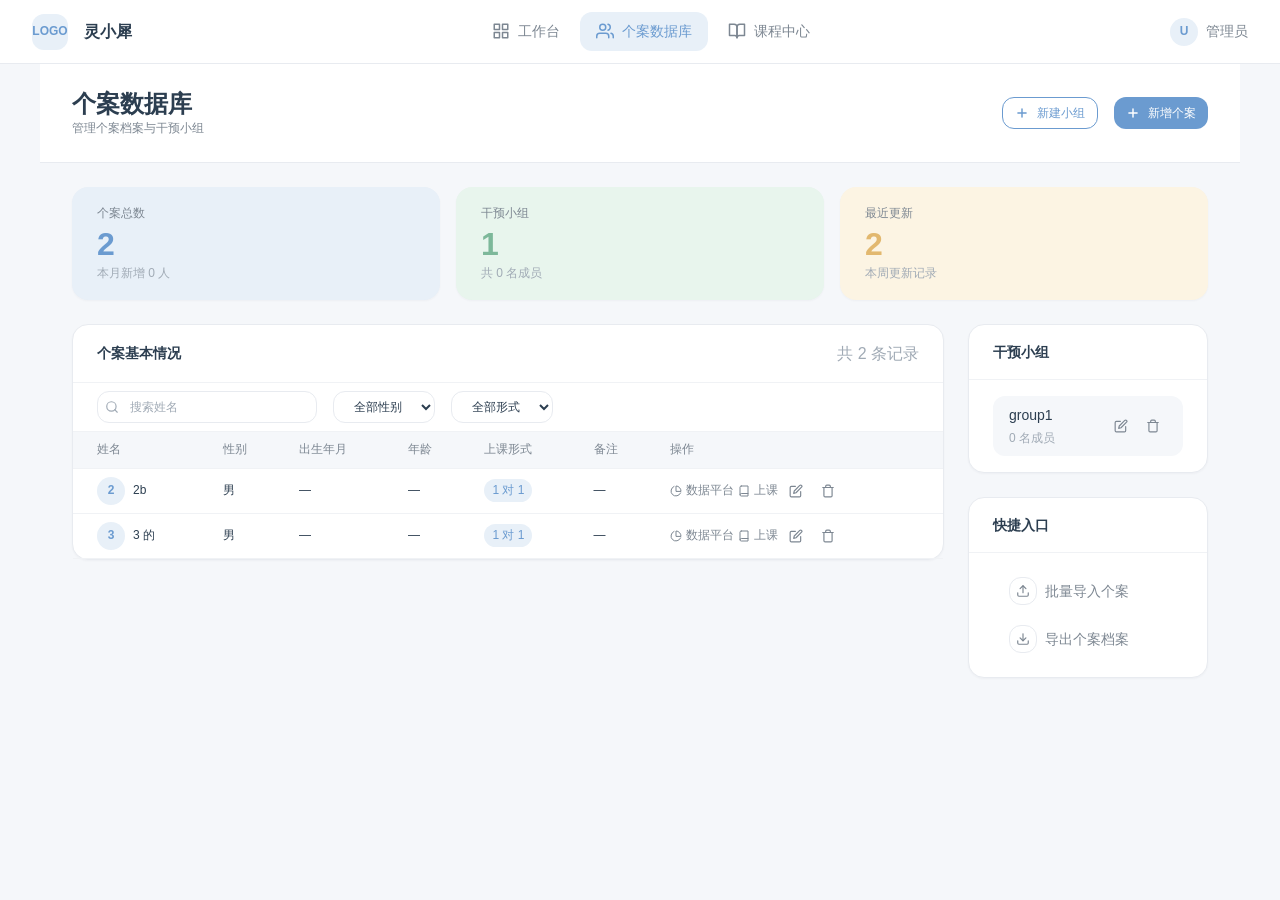
==== pages/case-database.html @ b1d89b60 "Initial commit: add login, case database and case detail pages" ====
<!DOCTYPE html>
<html lang="zh-CN">
<head>
  <meta charset="UTF-8">
  <meta name="viewport" content="width=device-width, initial-scale=1.0">
  <title>个案数据库 - 灵小犀</title>
  <meta name="description" content="管理个案档案与干预小组">
  <link rel="stylesheet" href="../css/components.css">
  <style>
    /* 页面专属紧凑样式 */

    /* 干预小组列表 */
    .group-list {
      display: flex;
      flex-direction: column;
      gap: var(--space-sm);
    }

    .group-item {
      display: flex;
      align-items: center;
      justify-content: space-between;
      gap: var(--space-base);
      padding: var(--space-sm) var(--space-base);
      background-color: var(--color-background);
      border-radius: var(--radius-md);
      transition: background-color var(--transition-fast);
    }

    .group-item:hover {
      background-color: var(--color-primary-light);
    }

    .group-item__info {
      display: flex;
      flex-direction: column;
      gap: 2px;
    }

    .group-item__name {
      font-size: var(--font-size-sm);
      font-weight: var(--font-weight-medium);
      color: var(--color-text-primary);
    }

    .group-item__meta {
      font-size: var(--font-size-xs);
      color: var(--color-text-tertiary);
    }

    /* 快捷入口 */
    .quick-list {
      display: flex;
      flex-direction: column;
      gap: var(--space-xs);
    }

    .quick-item {
      display: flex;
      align-items: center;
      gap: var(--space-sm);
      padding: var(--space-sm) var(--space-base);
      font-size: var(--font-size-sm);
      color: var(--color-text-secondary);
      border-radius: var(--radius-md);
      transition: background-color var(--transition-fast), color var(--transition-fast);
    }

    .quick-item:hover {
      color: var(--color-primary);
      background-color: var(--color-primary-light);
    }

    .quick-item__icon {
      width: 28px;
      height: 28px;
      display: flex;
      align-items: center;
      justify-content: center;
      background-color: var(--color-surface);
      border: 1px solid var(--color-border);
      border-radius: var(--radius-md);
      flex-shrink: 0;
    }

    /* 表格 */
    .case-table-wrapper {
      overflow: auto;
    }

    .case-table {
      min-width: 680px;
    }

    .case-table th:first-child,
    .case-table td:first-child {
      padding-left: var(--space-lg);
    }

    .case-table th:last-child,
    .case-table td:last-child {
      padding-right: var(--space-lg);
    }

    .case-table tbody tr {
      transition: background-color var(--transition-fast);
    }

    .case-table tbody tr:hover {
      background-color: var(--color-primary-light);
    }

    .case-name {
      display: flex;
      align-items: center;
      gap: var(--space-sm);
    }

    .case-name__text {
      font-weight: var(--font-weight-medium);
      color: var(--color-text-primary);
    }

    /* 右侧辅助栏 */
    .right-panel {
      display: flex;
      flex-direction: column;
      gap: var(--space-lg);
      min-height: 0;
    }

    .right-panel .card {
      flex: 1;
      min-height: 0;
    }

    /* 表格操作按钮更紧凑 */
    .table__actions .btn--icon {
      width: 28px;
      height: 28px;
    }
  </style>
</head>
<body>
  <div class="app-layout">
    <!-- 顶部导航栏 -->
    <nav class="topnav" role="navigation" aria-label="主导航">
      <div class="topnav__brand">
        <div class="topnav__logo">LOGO</div>
        <span class="topnav__name">灵小犀</span>
      </div>
      <div class="topnav__nav">
        <a class="topnav__link" href="#">
          <svg class="topnav__icon" viewBox="0 0 24 24" fill="none" stroke="currentColor" stroke-width="2" stroke-linecap="round" stroke-linejoin="round" aria-hidden="true">
            <rect x="3" y="3" width="7" height="7"/>
            <rect x="14" y="3" width="7" height="7"/>
            <rect x="14" y="14" width="7" height="7"/>
            <rect x="3" y="14" width="7" height="7"/>
          </svg>
          工作台
        </a>
        <a class="topnav__link is-active" href="case-database.html" aria-current="page">
          <svg class="topnav__icon" viewBox="0 0 24 24" fill="none" stroke="currentColor" stroke-width="2" stroke-linecap="round" stroke-linejoin="round" aria-hidden="true">
            <path d="M17 21v-2a4 4 0 0 0-4-4H5a4 4 0 0 0-4 4v2"/>
            <circle cx="9" cy="7" r="4"/>
            <path d="M23 21v-2a4 4 0 0 0-3-3.87"/>
            <path d="M16 3.13a4 4 0 0 1 0 7.75"/>
          </svg>
          个案数据库
        </a>
        <a class="topnav__link" href="#">
          <svg class="topnav__icon" viewBox="0 0 24 24" fill="none" stroke="currentColor" stroke-width="2" stroke-linecap="round" stroke-linejoin="round" aria-hidden="true">
            <path d="M2 3h6a4 4 0 0 1 4 4v14a3 3 0 0 0-3-3H2z"/>
            <path d="M22 3h-6a4 4 0 0 0-4 4v14a3 3 0 0 1 3-3h7z"/>
          </svg>
          课程中心
        </a>
      </div>
      <div class="topnav__user">
        <div class="avatar">U</div>
        <span>管理员</span>
      </div>
    </nav>

    <!-- 主内容区 -->
    <main class="main">
      <header class="main__header">
        <div>
          <h1 class="main__title">个案数据库</h1>
          <p class="main__subtitle">管理个案档案与干预小组</p>
        </div>
        <div class="main__actions">
          <button class="btn btn--primary-outline btn--sm" type="button">
            <svg width="14" height="14" viewBox="0 0 24 24" fill="none" stroke="currentColor" stroke-width="2.5" stroke-linecap="round" stroke-linejoin="round" aria-hidden="true">
              <line x1="12" y1="5" x2="12" y2="19"/>
              <line x1="5" y1="12" x2="19" y2="12"/>
            </svg>
            新建小组
          </button>
          <button class="btn btn--primary btn--sm" type="button">
            <svg width="14" height="14" viewBox="0 0 24 24" fill="none" stroke="currentColor" stroke-width="2.5" stroke-linecap="round" stroke-linejoin="round" aria-hidden="true">
              <line x1="12" y1="5" x2="12" y2="19"/>
              <line x1="5" y1="12" x2="19" y2="12"/>
            </svg>
            新增个案
          </button>
        </div>
      </header>

      <div class="main__body">
        <!-- 统计概览 -->
        <section class="stat-grid" aria-label="数据概览">
          <article class="stat-card stat-card--primary">
            <span class="stat-card__label">个案总数</span>
            <strong class="stat-card__value">2</strong>
            <span class="stat-card__trend">本月新增 0 人</span>
          </article>
          <article class="stat-card stat-card--secondary">
            <span class="stat-card__label">干预小组</span>
            <strong class="stat-card__value">1</strong>
            <span class="stat-card__trend">共 0 名成员</span>
          </article>
          <article class="stat-card stat-card--accent">
            <span class="stat-card__label">最近更新</span>
            <strong class="stat-card__value">2</strong>
            <span class="stat-card__trend">本周更新记录</span>
          </article>
        </section>

        <!-- 主体内容：左侧表格 + 右侧辅助信息 -->
        <div class="content-grid">
          <!-- 左侧：个案列表 -->
          <section class="card table-card" aria-labelledby="case-title">
            <div class="card__header">
              <h2 class="card__title" id="case-title">个案基本情况</h2>
              <span class="text-muted">共 2 条记录</span>
            </div>
            <div class="toolbar">
              <div class="toolbar__filters">
                <div class="toolbar__search">
                  <svg width="14" height="14" viewBox="0 0 24 24" fill="none" stroke="currentColor" stroke-width="2" stroke-linecap="round" stroke-linejoin="round" aria-hidden="true">
                    <circle cx="11" cy="11" r="8"/>
                    <line x1="21" y1="21" x2="16.65" y2="16.65"/>
                  </svg>
                  <input class="input" type="search" placeholder="搜索姓名">
                </div>
                <select class="toolbar__select" aria-label="性别筛选">
                  <option value="">全部性别</option>
                  <option value="male">男</option>
                  <option value="female">女</option>
                </select>
                <select class="toolbar__select" aria-label="上课形式筛选">
                  <option value="">全部形式</option>
                  <option value="one-on-one">1 对 1</option>
                  <option value="group">小组课</option>
                </select>
              </div>
            </div>
            <div class="card__body case-table-wrapper">
            <table class="table case-table">
              <thead>
                <tr>
                  <th>姓名</th>
                  <th>性别</th>
                  <th>出生年月</th>
                  <th>年龄</th>
                  <th>上课形式</th>
                  <th>备注</th>
                  <th>操作</th>
                </tr>
              </thead>
              <tbody>
                <tr>
                  <td>
                    <div class="case-name">
                      <div class="avatar" aria-hidden="true">2</div>
                      <span class="case-name__text">2b</span>
                    </div>
                  </td>
                  <td>男</td>
                  <td class="text-muted">—</td>
                  <td class="text-muted">—</td>
                  <td><span class="tag tag--primary">1 对 1</span></td>
                  <td class="text-muted">—</td>
                  <td>
                    <div class="table__actions">
                      <a class="table__action" href="case-detail.html">
                        <svg width="12" height="12" viewBox="0 0 24 24" fill="none" stroke="currentColor" stroke-width="2" stroke-linecap="round" stroke-linejoin="round" aria-hidden="true">
                          <path d="M21.21 15.89A10 10 0 1 1 8 2.83"/>
                          <path d="M22 12A10 10 0 0 0 12 2v10z"/>
                        </svg>
                        数据平台
                      </a>
                      <a class="table__action" href="#">
                        <svg width="12" height="12" viewBox="0 0 24 24" fill="none" stroke="currentColor" stroke-width="2" stroke-linecap="round" stroke-linejoin="round" aria-hidden="true">
                          <path d="M4 19.5A2.5 2.5 0 0 1 6.5 17H20"/>
                          <path d="M6.5 2H20v20H6.5A2.5 2.5 0 0 1 4 19.5v-15A2.5 2.5 0 0 1 6.5 2z"/>
                        </svg>
                        上课
                      </a>
                      <button class="btn btn--icon" type="button" aria-label="编辑">
                        <svg width="14" height="14" viewBox="0 0 24 24" fill="none" stroke="currentColor" stroke-width="2" stroke-linecap="round" stroke-linejoin="round" aria-hidden="true">
                          <path d="M11 4H4a2 2 0 0 0-2 2v14a2 2 0 0 0 2 2h14a2 2 0 0 0 2-2v-7"/>
                          <path d="M18.5 2.5a2.121 2.121 0 0 1 3 3L12 15l-4 1 1-4 9.5-9.5z"/>
                        </svg>
                      </button>
                      <button class="btn btn--icon is-danger" type="button" aria-label="删除">
                        <svg width="14" height="14" viewBox="0 0 24 24" fill="none" stroke="currentColor" stroke-width="2" stroke-linecap="round" stroke-linejoin="round" aria-hidden="true">
                          <polyline points="3 6 5 6 21 6"/>
                          <path d="M19 6v14a2 2 0 0 1-2 2H7a2 2 0 0 1-2-2V6m3 0V4a2 2 0 0 1 2-2h4a2 2 0 0 1 2 2v2"/>
                        </svg>
                      </button>
                    </div>
                  </td>
                </tr>
                <tr>
                  <td>
                    <div class="case-name">
                      <div class="avatar" aria-hidden="true">3</div>
                      <span class="case-name__text">3 的</span>
                    </div>
                  </td>
                  <td>男</td>
                  <td class="text-muted">—</td>
                  <td class="text-muted">—</td>
                  <td><span class="tag tag--primary">1 对 1</span></td>
                  <td class="text-muted">—</td>
                  <td>
                    <div class="table__actions">
                      <a class="table__action" href="case-detail.html">
                        <svg width="12" height="12" viewBox="0 0 24 24" fill="none" stroke="currentColor" stroke-width="2" stroke-linecap="round" stroke-linejoin="round" aria-hidden="true">
                          <path d="M21.21 15.89A10 10 0 1 1 8 2.83"/>
                          <path d="M22 12A10 10 0 0 0 12 2v10z"/>
                        </svg>
                        数据平台
                      </a>
                      <a class="table__action" href="#">
                        <svg width="12" height="12" viewBox="0 0 24 24" fill="none" stroke="currentColor" stroke-width="2" stroke-linecap="round" stroke-linejoin="round" aria-hidden="true">
                          <path d="M4 19.5A2.5 2.5 0 0 1 6.5 17H20"/>
                          <path d="M6.5 2H20v20H6.5A2.5 2.5 0 0 1 4 19.5v-15A2.5 2.5 0 0 1 6.5 2z"/>
                        </svg>
                        上课
                      </a>
                      <button class="btn btn--icon" type="button" aria-label="编辑">
                        <svg width="14" height="14" viewBox="0 0 24 24" fill="none" stroke="currentColor" stroke-width="2" stroke-linecap="round" stroke-linejoin="round" aria-hidden="true">
                          <path d="M11 4H4a2 2 0 0 0-2 2v14a2 2 0 0 0 2 2h14a2 2 0 0 0 2-2v-7"/>
                          <path d="M18.5 2.5a2.121 2.121 0 0 1 3 3L12 15l-4 1 1-4 9.5-9.5z"/>
                        </svg>
                      </button>
                      <button class="btn btn--icon is-danger" type="button" aria-label="删除">
                        <svg width="14" height="14" viewBox="0 0 24 24" fill="none" stroke="currentColor" stroke-width="2" stroke-linecap="round" stroke-linejoin="round" aria-hidden="true">
                          <polyline points="3 6 5 6 21 6"/>
                          <path d="M19 6v14a2 2 0 0 1-2 2H7a2 2 0 0 1-2-2V6m3 0V4a2 2 0 0 1 2-2h4a2 2 0 0 1 2 2v2"/>
                        </svg>
                      </button>
                    </div>
                  </td>
                </tr>
              </tbody>
            </table>
          </div>
        </section>

        <!-- 右侧：辅助信息 -->
        <aside class="right-panel">
          <section class="card" aria-labelledby="group-title">
            <div class="card__header">
              <h2 class="card__title" id="group-title">干预小组</h2>
            </div>
            <div class="card__body">
              <div class="group-list">
                <article class="group-item">
                  <div class="group-item__info">
                    <span class="group-item__name">group1</span>
                    <span class="group-item__meta">0 名成员</span>
                  </div>
                  <div class="table__actions">
                    <button class="btn btn--icon" type="button" aria-label="编辑小组">
                      <svg width="14" height="14" viewBox="0 0 24 24" fill="none" stroke="currentColor" stroke-width="2" stroke-linecap="round" stroke-linejoin="round" aria-hidden="true">
                        <path d="M11 4H4a2 2 0 0 0-2 2v14a2 2 0 0 0 2 2h14a2 2 0 0 0 2-2v-7"/>
                        <path d="M18.5 2.5a2.121 2.121 0 0 1 3 3L12 15l-4 1 1-4 9.5-9.5z"/>
                      </svg>
                    </button>
                    <button class="btn btn--icon is-danger" type="button" aria-label="删除小组">
                      <svg width="14" height="14" viewBox="0 0 24 24" fill="none" stroke="currentColor" stroke-width="2" stroke-linecap="round" stroke-linejoin="round" aria-hidden="true">
                        <polyline points="3 6 5 6 21 6"/>
                        <path d="M19 6v14a2 2 0 0 1-2 2H7a2 2 0 0 1-2-2V6m3 0V4a2 2 0 0 1 2-2h4a2 2 0 0 1 2 2v2"/>
                      </svg>
                    </button>
                  </div>
                </article>
              </div>
            </div>
          </section>

          <section class="card" aria-labelledby="quick-title">
            <div class="card__header">
              <h2 class="card__title" id="quick-title">快捷入口</h2>
            </div>
            <div class="card__body">
              <nav class="quick-list" aria-label="快捷操作">
                <a class="quick-item" href="#">
                  <span class="quick-item__icon">
                    <svg width="14" height="14" viewBox="0 0 24 24" fill="none" stroke="currentColor" stroke-width="2" stroke-linecap="round" stroke-linejoin="round" aria-hidden="true">
                      <path d="M21 15v4a2 2 0 0 1-2 2H5a2 2 0 0 1-2-2v-4"/>
                      <polyline points="17 8 12 3 7 8"/>
                      <line x1="12" y1="3" x2="12" y2="15"/>
                    </svg>
                  </span>
                  批量导入个案
                </a>
                <a class="quick-item" href="#">
                  <span class="quick-item__icon">
                    <svg width="14" height="14" viewBox="0 0 24 24" fill="none" stroke="currentColor" stroke-width="2" stroke-linecap="round" stroke-linejoin="round" aria-hidden="true">
                      <path d="M21 15v4a2 2 0 0 1-2 2H5a2 2 0 0 1-2-2v-4"/>
                      <polyline points="7 10 12 15 17 10"/>
                      <line x1="12" y1="15" x2="12" y2="3"/>
                    </svg>
                  </span>
                  导出个案档案
                </a>
              </nav>
            </div>
          </section>
        </aside>
      </div>
    </main>
  </div>
</body>
</html>
---- css/components.css ----
/**
 * 通用组件样式
 * 全站共享的按钮、卡片、表格、表单、导航等组件。
 * 颜色、间距、圆角等视觉属性均引用 tokens.css 中的 CSS 变量。
 */

@import url("tokens.css");

/* ======================
   基础重置与布局
   ====================== */
*,
*::before,
*::after {
  box-sizing: border-box;
  margin: 0;
  padding: 0;
}

html {
  font-size: 16px;
}

body {
  min-height: 100vh;
  font-family: var(--font-family-base);
  font-size: var(--font-size-base);
  line-height: var(--line-height-normal);
  color: var(--color-text-primary);
  background-color: var(--color-background);
}

a {
  color: var(--color-text-secondary);
  text-decoration: none;
  transition: color var(--transition-fast);
}

a:hover,
a:focus {
  color: var(--color-primary);
}

/* ======================
   按钮 / Button
   ====================== */
.btn {
  display: inline-flex;
  align-items: center;
  justify-content: center;
  gap: var(--space-sm);
  height: 40px;
  padding: 0 var(--space-base);
  font-family: inherit;
  font-size: var(--font-size-sm);
  font-weight: var(--font-weight-medium);
  line-height: 1;
  border: none;
  border-radius: var(--radius-md);
  cursor: pointer;
  transition: background-color var(--transition-fast),
    color var(--transition-fast), transform var(--transition-fast);
}

.btn:active {
  transform: scale(0.98);
}

.btn--primary {
  color: var(--color-text-on-primary);
  background-color: var(--color-primary);
}

.btn--primary:hover {
  background-color: var(--color-primary-hover);
}

.btn--secondary {
  color: var(--color-text-primary);
  background-color: var(--color-surface);
  border: 1px solid var(--color-border);
}

.btn--secondary:hover {
  background-color: var(--color-background);
}

.btn--ghost {
  color: var(--color-text-secondary);
  background-color: transparent;
}

.btn--ghost:hover {
  color: var(--color-primary);
  background-color: var(--color-primary-light);
}

.btn--sm {
  height: 32px;
  padding: 0 var(--space-md);
  font-size: var(--font-size-xs);
}

.btn--primary-outline {
  color: var(--color-primary);
  background-color: var(--color-surface);
  border: 1px solid var(--color-primary);
}

.btn--primary-outline:hover {
  color: var(--color-text-on-primary);
  background-color: var(--color-primary);
}

.btn--icon {
  width: 32px;
  height: 32px;
  padding: 0;
  color: var(--color-text-secondary);
  background-color: transparent;
  border-radius: var(--radius-sm);
}

.btn--icon:hover {
  color: var(--color-primary);
  background-color: var(--color-primary-light);
}

.btn--icon.is-danger:hover {
  color: var(--color-error);
  background-color: var(--color-error-light);
}

/* ======================
   头像 / Avatar
   ====================== */
.avatar {
  width: 28px;
  height: 28px;
  display: flex;
  align-items: center;
  justify-content: center;
  background-color: var(--color-primary-light);
  color: var(--color-primary);
  font-size: var(--font-size-xs);
  font-weight: var(--font-weight-semibold);
  border-radius: var(--radius-full);
  flex-shrink: 0;
}

/* ======================
   卡片 / Card
   ====================== */
.card {
  background-color: var(--color-surface);
  border-radius: var(--radius-lg);
  box-shadow: var(--shadow-sm);
  border: 1px solid var(--color-border);
  display: flex;
  flex-direction: column;
  min-height: 0;
}

.card__header {
  display: flex;
  align-items: center;
  justify-content: space-between;
  gap: var(--space-base);
  padding: var(--space-base) var(--space-lg);
  border-bottom: 1px solid var(--color-divider);
  flex-shrink: 0;
}

.card__title {
  font-size: var(--font-size-sm);
  font-weight: var(--font-weight-semibold);
  color: var(--color-text-primary);
}

.card__body {
  padding: var(--space-base) var(--space-lg);
  flex: 1;
  min-height: 0;
  overflow: auto;
}

/* ======================
   表格 / Table
   ====================== */
.table {
  width: 100%;
  border-collapse: collapse;
  font-size: var(--font-size-xs);
}

.table thead {
  background-color: var(--color-background);
}

.table th,
.table td {
  padding: var(--space-sm) var(--space-base);
  text-align: left;
  border-bottom: 1px solid var(--color-divider);
}

.table th {
  font-weight: var(--font-weight-medium);
  color: var(--color-text-secondary);
  white-space: nowrap;
}

.table td {
  color: var(--color-text-primary);
}

.table tbody tr:hover {
  background-color: var(--color-background);
}

.table__actions {
  display: flex;
  align-items: center;
  gap: var(--space-xs);
}

.table__action {
  display: inline-flex;
  align-items: center;
  gap: var(--space-xs);
  font-size: var(--font-size-xs);
  color: var(--color-text-secondary);
}

.table__action:hover {
  color: var(--color-primary);
}

/* ======================
   全宽表格卡片 / Table Card
   ====================== */
.table-card .card__body {
  padding: 0;
}

/* ======================
   标签 / Tag
   ====================== */
.tag {
  display: inline-flex;
  align-items: center;
  padding: 2px var(--space-sm);
  font-size: var(--font-size-xs);
  font-weight: var(--font-weight-medium);
  border-radius: var(--radius-full);
  white-space: nowrap;
}

.tag--primary {
  color: var(--color-primary);
  background-color: var(--color-primary-light);
}

/* ======================
   工具类 / Utilities
   ====================== */
.text-muted {
  color: var(--color-text-tertiary);
}

/* ======================
   表单输入 / Form Input
   ====================== */
.input {
  width: 100%;
  height: 40px;
  padding: 0 var(--space-base);
  font-family: inherit;
  font-size: var(--font-size-sm);
  color: var(--color-text-primary);
  background-color: var(--color-surface);
  border: 1px solid var(--color-border);
  border-radius: var(--radius-md);
  outline: none;
  transition: border-color var(--transition-fast), box-shadow var(--transition-fast);
}

.input::placeholder {
  color: var(--color-text-tertiary);
}

.input:hover {
  border-color: var(--color-text-tertiary);
}

.input:focus {
  border-color: var(--color-border-focus);
  box-shadow: 0 0 0 3px var(--color-primary-light);
}

/* ======================
   应用布局 / App Layout
   ====================== */
.app-layout {
  display: flex;
  flex-direction: column;
  min-height: 100vh;
}

/* ======================
   顶部导航 / Top Navigation
   ====================== */
.topnav {
  position: sticky;
  top: 0;
  z-index: 100;
  display: flex;
  align-items: center;
  justify-content: space-between;
  gap: var(--space-base);
  height: 64px;
  padding: 0 var(--space-xl);
  background-color: rgba(255, 255, 255, 0.95);
  backdrop-filter: blur(10px);
  border-bottom: 1px solid var(--color-border);
}

.topnav__brand {
  display: flex;
  align-items: center;
  gap: var(--space-base);
}

.topnav__logo {
  width: 36px;
  height: 36px;
  display: flex;
  align-items: center;
  justify-content: center;
  background-color: var(--color-primary-light);
  color: var(--color-primary);
  font-size: var(--font-size-xs);
  font-weight: var(--font-weight-semibold);
  border-radius: var(--radius-md);
}

.topnav__name {
  font-size: var(--font-size-base);
  font-weight: var(--font-weight-semibold);
  color: var(--color-text-primary);
}

.topnav__nav {
  display: flex;
  align-items: center;
  gap: var(--space-xs);
}

.topnav__link {
  display: flex;
  align-items: center;
  gap: var(--space-sm);
  padding: var(--space-sm) var(--space-base);
  font-size: var(--font-size-sm);
  font-weight: var(--font-weight-medium);
  color: var(--color-text-secondary);
  border-radius: var(--radius-md);
  transition: background-color var(--transition-fast),
    color var(--transition-fast);
}

.topnav__link:hover {
  color: var(--color-text-primary);
  background-color: var(--color-background);
}

.topnav__link.is-active {
  color: var(--color-primary);
  background-color: var(--color-primary-light);
}

.topnav__icon {
  width: 18px;
  height: 18px;
  flex-shrink: 0;
}

.topnav__user {
  display: flex;
  align-items: center;
  gap: var(--space-sm);
  font-size: var(--font-size-sm);
  color: var(--color-text-secondary);
}

/* ======================
   主内容区 / Main
   ====================== */
.main {
  flex: 1;
  display: flex;
  flex-direction: column;
  align-items: center;
  min-width: 0;
  min-height: 0;
  overflow-y: auto;
}

.main__header {
  width: 100%;
  max-width: 1200px;
  margin: 0 auto;
  display: flex;
  align-items: center;
  justify-content: space-between;
  gap: var(--space-base);
  padding: var(--space-lg) var(--space-xl);
  background-color: var(--color-surface);
  border-bottom: 1px solid var(--color-border);
}

.main__actions {
  display: flex;
  align-items: center;
  gap: var(--space-base);
}

.main__title {
  font-size: var(--font-size-xl);
  font-weight: var(--font-weight-semibold);
  color: var(--color-text-primary);
  line-height: 1.3;
}

.main__subtitle {
  font-size: var(--font-size-xs);
  color: var(--color-text-secondary);
}

.main__body {
  width: 100%;
  max-width: 1200px;
  margin: 0 auto;
  flex: 1;
  padding: var(--space-lg) var(--space-xl);
  display: flex;
  flex-direction: column;
  gap: var(--space-lg);
  min-height: 0;
}

/* ======================
   统计卡片 / Stat Cards
   ====================== */
.stat-grid {
  display: grid;
  grid-template-columns: repeat(3, 1fr);
  gap: var(--space-base);
  flex-shrink: 0;
}

.stat-card {
  display: flex;
  flex-direction: column;
  gap: var(--space-xs);
  padding: var(--space-base) var(--space-lg);
  background-color: var(--color-surface);
  border-radius: var(--radius-lg);
  box-shadow: var(--shadow-sm);
  border: 1px solid var(--color-border);
}

.stat-card__label {
  font-size: var(--font-size-xs);
  color: var(--color-text-secondary);
}

.stat-card__value {
  font-size: var(--font-size-2xl);
  font-weight: var(--font-weight-semibold);
  color: var(--color-text-primary);
  line-height: 1;
}

.stat-card__trend {
  font-size: var(--font-size-xs);
  color: var(--color-text-tertiary);
}

.stat-card--primary {
  background-color: var(--color-primary-light);
  border-color: transparent;
}

.stat-card--primary .stat-card__value {
  color: var(--color-primary);
}

.stat-card--secondary {
  background-color: var(--color-secondary-light);
  border-color: transparent;
}

.stat-card--secondary .stat-card__value {
  color: var(--color-success);
}

.stat-card--accent {
  background-color: var(--color-accent-light);
  border-color: transparent;
}

.stat-card--accent .stat-card__value {
  color: var(--color-warning);
}

/* ======================
   内容分栏 / Content Grid
   ====================== */
.content-grid {
  display: grid;
  grid-template-columns: 1fr 240px;
  gap: var(--space-lg);
  flex: 1;
  min-height: 0;
  align-items: start;
}

@media (max-width: 1024px) {
  .content-grid {
    grid-template-columns: 1fr;
  }
}

/* ======================
   工具栏 / Toolbar
   ====================== */
.toolbar {
  display: flex;
  align-items: center;
  justify-content: space-between;
  gap: var(--space-base);
  padding: var(--space-sm) var(--space-lg);
  background-color: var(--color-surface);
  border-bottom: 1px solid var(--color-divider);
}

.toolbar__filters {
  display: flex;
  align-items: center;
  gap: var(--space-base);
}

.toolbar__search {
  position: relative;
  width: 220px;
}

.toolbar__search svg {
  position: absolute;
  left: var(--space-sm);
  top: 50%;
  transform: translateY(-50%);
  color: var(--color-text-tertiary);
  pointer-events: none;
}

.toolbar__search .input {
  height: 32px;
  padding-left: var(--space-xl);
  font-size: var(--font-size-xs);
}

.toolbar__select {
  height: 32px;
  padding: 0 var(--space-base);
  font-size: var(--font-size-xs);
  color: var(--color-text-primary);
  background-color: var(--color-surface);
  border: 1px solid var(--color-border);
  border-radius: var(--radius-md);
  outline: none;
  cursor: pointer;
}

.toolbar__select:focus {
  border-color: var(--color-border-focus);
  box-shadow: 0 0 0 3px var(--color-primary-light);
}

/* ======================
   空状态 / Empty State
   ====================== */
.empty-state {
  display: flex;
  flex-direction: column;
  align-items: center;
  justify-content: center;
  gap: var(--space-base);
  padding: var(--space-3xl);
  color: var(--color-text-tertiary);
  text-align: center;
}

/* ======================
   响应式
   ====================== */
@media (max-width: 768px) {
  .topnav {
    padding: 0 var(--space-lg);
  }

  .topnav__nav {
    display: none;
  }

  .main__header,
  .main__body {
    padding: var(--space-base) var(--space-lg);
  }

  .stat-grid {
    grid-template-columns: repeat(2, 1fr);
  }

  .content-grid {
    grid-template-columns: 1fr;
  }

  .table th,
  .table td {
    padding: var(--space-base);
  }
}
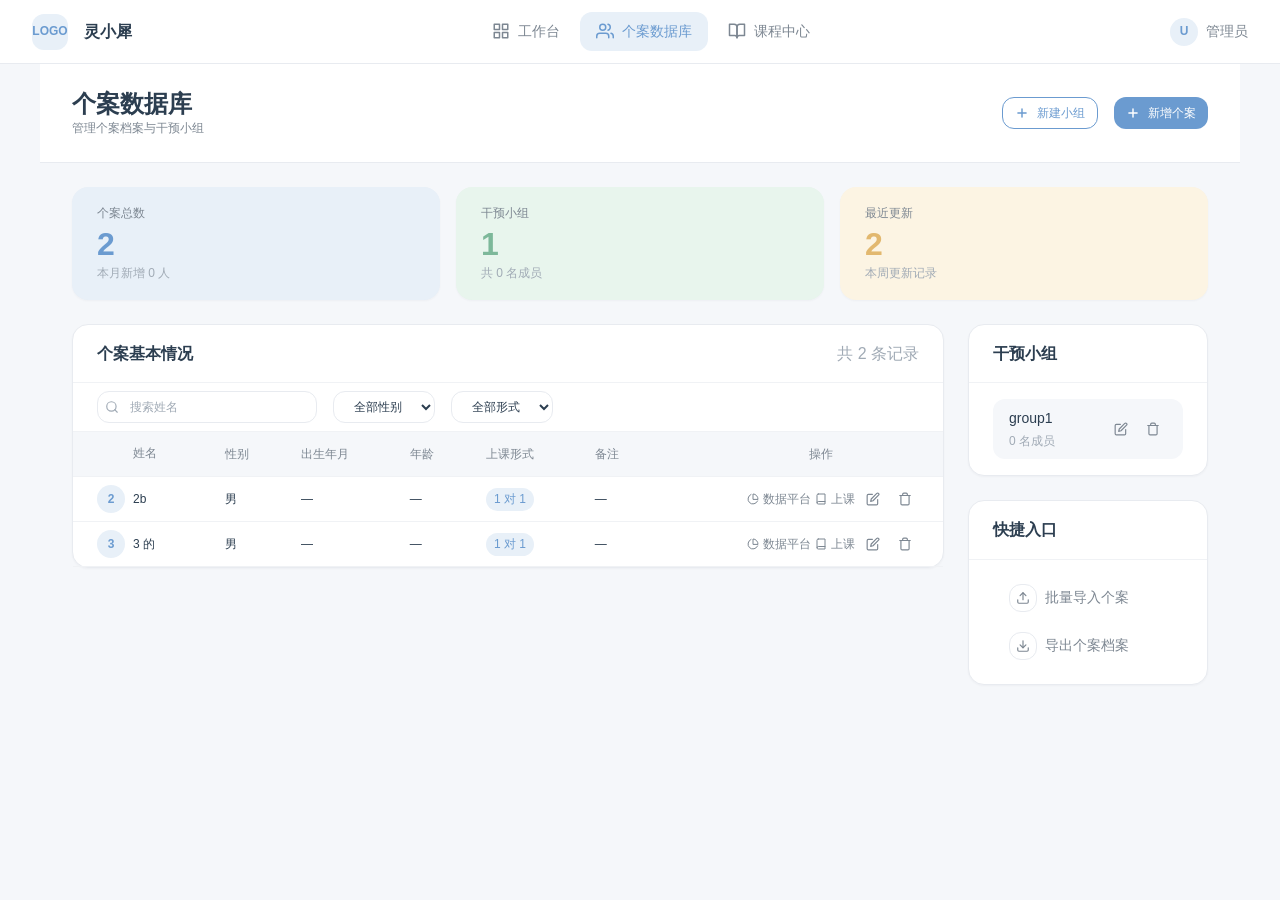
==== commit 39d9a9c7: "添加交互弹窗" ====
--- a/pages/case-database.html
+++ b/pages/case-database.html
@@ -97,9 +97,28 @@
       padding-left: var(--space-lg);
     }
 
-    .case-table th:last-child,
+    /* 姓名表头前增加与头像等宽的占位，使表头文字与姓名文字左对齐 */
+    .case-table th:first-child::before {
+      content: "";
+      display: inline-block;
+      width: 28px;
+      height: 28px;
+      margin-right: var(--space-sm);
+      vertical-align: middle;
+    }
+
+.case-table th:last-child {
+      text-align: right;
+      padding-right: 110px;
+    }
+
     .case-table td:last-child {
       padding-right: var(--space-lg);
+      text-align: right;
+    }
+
+    .case-table td:last-child .table__actions {
+      justify-content: flex-end;
     }
 
     .case-table tbody tr {
@@ -190,14 +209,14 @@
           <p class="main__subtitle">管理个案档案与干预小组</p>
         </div>
         <div class="main__actions">
-          <button class="btn btn--primary-outline btn--sm" type="button">
+          <button class="btn btn--primary-outline btn--sm" type="button" id="btn-create-group">
             <svg width="14" height="14" viewBox="0 0 24 24" fill="none" stroke="currentColor" stroke-width="2.5" stroke-linecap="round" stroke-linejoin="round" aria-hidden="true">
               <line x1="12" y1="5" x2="12" y2="19"/>
               <line x1="5" y1="12" x2="19" y2="12"/>
             </svg>
             新建小组
           </button>
-          <button class="btn btn--primary btn--sm" type="button">
+          <button class="btn btn--primary btn--sm" type="button" id="btn-add-case">
             <svg width="14" height="14" viewBox="0 0 24 24" fill="none" stroke="currentColor" stroke-width="2.5" stroke-linecap="round" stroke-linejoin="round" aria-hidden="true">
               <line x1="12" y1="5" x2="12" y2="19"/>
               <line x1="5" y1="12" x2="19" y2="12"/>
@@ -298,13 +317,13 @@
                         </svg>
                         上课
                       </a>
-                      <button class="btn btn--icon" type="button" aria-label="编辑">
+                      <button class="btn btn--icon btn-edit-case" type="button" aria-label="编辑" data-id="1">
                         <svg width="14" height="14" viewBox="0 0 24 24" fill="none" stroke="currentColor" stroke-width="2" stroke-linecap="round" stroke-linejoin="round" aria-hidden="true">
                           <path d="M11 4H4a2 2 0 0 0-2 2v14a2 2 0 0 0 2 2h14a2 2 0 0 0 2-2v-7"/>
                           <path d="M18.5 2.5a2.121 2.121 0 0 1 3 3L12 15l-4 1 1-4 9.5-9.5z"/>
                         </svg>
                       </button>
-                      <button class="btn btn--icon is-danger" type="button" aria-label="删除">
+                      <button class="btn btn--icon is-danger btn-delete" type="button" aria-label="删除" data-type="case" data-id="1" data-name="2b">
                         <svg width="14" height="14" viewBox="0 0 24 24" fill="none" stroke="currentColor" stroke-width="2" stroke-linecap="round" stroke-linejoin="round" aria-hidden="true">
                           <polyline points="3 6 5 6 21 6"/>
                           <path d="M19 6v14a2 2 0 0 1-2 2H7a2 2 0 0 1-2-2V6m3 0V4a2 2 0 0 1 2-2h4a2 2 0 0 1 2 2v2"/>
@@ -341,13 +360,13 @@
                         </svg>
                         上课
                       </a>
-                      <button class="btn btn--icon" type="button" aria-label="编辑">
+                      <button class="btn btn--icon btn-edit-case" type="button" aria-label="编辑" data-id="2">
                         <svg width="14" height="14" viewBox="0 0 24 24" fill="none" stroke="currentColor" stroke-width="2" stroke-linecap="round" stroke-linejoin="round" aria-hidden="true">
                           <path d="M11 4H4a2 2 0 0 0-2 2v14a2 2 0 0 0 2 2h14a2 2 0 0 0 2-2v-7"/>
                           <path d="M18.5 2.5a2.121 2.121 0 0 1 3 3L12 15l-4 1 1-4 9.5-9.5z"/>
                         </svg>
                       </button>
-                      <button class="btn btn--icon is-danger" type="button" aria-label="删除">
+                      <button class="btn btn--icon is-danger btn-delete" type="button" aria-label="删除" data-type="case" data-id="2" data-name="3 的">
                         <svg width="14" height="14" viewBox="0 0 24 24" fill="none" stroke="currentColor" stroke-width="2" stroke-linecap="round" stroke-linejoin="round" aria-hidden="true">
                           <polyline points="3 6 5 6 21 6"/>
                           <path d="M19 6v14a2 2 0 0 1-2 2H7a2 2 0 0 1-2-2V6m3 0V4a2 2 0 0 1 2-2h4a2 2 0 0 1 2 2v2"/>
@@ -369,19 +388,19 @@
             </div>
             <div class="card__body">
               <div class="group-list">
-                <article class="group-item">
+                <article class="group-item" data-group-id="1">
                   <div class="group-item__info">
                     <span class="group-item__name">group1</span>
                     <span class="group-item__meta">0 名成员</span>
                   </div>
                   <div class="table__actions">
-                    <button class="btn btn--icon" type="button" aria-label="编辑小组">
+                    <button class="btn btn--icon" type="button" aria-label="编辑小组" id="btn-edit-group">
                       <svg width="14" height="14" viewBox="0 0 24 24" fill="none" stroke="currentColor" stroke-width="2" stroke-linecap="round" stroke-linejoin="round" aria-hidden="true">
                         <path d="M11 4H4a2 2 0 0 0-2 2v14a2 2 0 0 0 2 2h14a2 2 0 0 0 2-2v-7"/>
                         <path d="M18.5 2.5a2.121 2.121 0 0 1 3 3L12 15l-4 1 1-4 9.5-9.5z"/>
                       </svg>
                     </button>
-                    <button class="btn btn--icon is-danger" type="button" aria-label="删除小组">
+                    <button class="btn btn--icon is-danger" type="button" aria-label="删除小组" id="btn-delete-group" data-id="1">
                       <svg width="14" height="14" viewBox="0 0 24 24" fill="none" stroke="currentColor" stroke-width="2" stroke-linecap="round" stroke-linejoin="round" aria-hidden="true">
                         <polyline points="3 6 5 6 21 6"/>
                         <path d="M19 6v14a2 2 0 0 1-2 2H7a2 2 0 0 1-2-2V6m3 0V4a2 2 0 0 1 2-2h4a2 2 0 0 1 2 2v2"/>
@@ -399,7 +418,7 @@
             </div>
             <div class="card__body">
               <nav class="quick-list" aria-label="快捷操作">
-                <a class="quick-item" href="#">
+                <a class="quick-item" href="#" id="btn-import">
                   <span class="quick-item__icon">
                     <svg width="14" height="14" viewBox="0 0 24 24" fill="none" stroke="currentColor" stroke-width="2" stroke-linecap="round" stroke-linejoin="round" aria-hidden="true">
                       <path d="M21 15v4a2 2 0 0 1-2 2H5a2 2 0 0 1-2-2v-4"/>
@@ -409,7 +428,7 @@
                   </span>
                   批量导入个案
                 </a>
-                <a class="quick-item" href="#">
+                <a class="quick-item" href="#" id="btn-export">
                   <span class="quick-item__icon">
                     <svg width="14" height="14" viewBox="0 0 24 24" fill="none" stroke="currentColor" stroke-width="2" stroke-linecap="round" stroke-linejoin="round" aria-hidden="true">
                       <path d="M21 15v4a2 2 0 0 1-2 2H5a2 2 0 0 1-2-2v-4"/>
@@ -426,5 +445,723 @@
       </div>
     </main>
   </div>
+
+  <!-- ======================
+       弹窗：新建小组
+       ====================== -->
+  <div class="modal" id="modal-create-group" role="dialog" aria-modal="true" aria-labelledby="modal-create-group-title">
+    <div class="modal__container">
+      <div class="modal__header">
+        <h3 class="modal__title" id="modal-create-group-title">新建小组</h3>
+        <button class="modal__close" type="button" aria-label="关闭" data-close="modal-create-group">
+          <svg width="18" height="18" viewBox="0 0 24 24" fill="none" stroke="currentColor" stroke-width="2" stroke-linecap="round" stroke-linejoin="round" aria-hidden="true">
+            <line x1="18" y1="6" x2="6" y2="18"/>
+            <line x1="6" y1="6" x2="18" y2="18"/>
+          </svg>
+        </button>
+      </div>
+      <div class="modal__body">
+        <div class="form-field">
+          <label class="form-field__label" for="create-group-name">小组名称</label>
+          <input class="input" type="text" id="create-group-name" placeholder="请输入小组名称">
+        </div>
+        <div class="form-field">
+          <span class="form-field__label">选择个案</span>
+          <div class="option-list__search">
+            <svg width="14" height="14" viewBox="0 0 24 24" fill="none" stroke="currentColor" stroke-width="2" stroke-linecap="round" stroke-linejoin="round" aria-hidden="true">
+              <circle cx="11" cy="11" r="8"/>
+              <line x1="21" y1="21" x2="16.65" y2="16.65"/>
+            </svg>
+            <input class="input" type="search" id="create-group-search" placeholder="搜索个案姓名">
+          </div>
+          <div class="option-list" id="create-group-members"></div>
+        </div>
+        <div class="form-field">
+          <label class="form-field__label" for="create-group-remark">小组备注</label>
+          <textarea class="input" id="create-group-remark" placeholder="请输入小组备注"></textarea>
+        </div>
+      </div>
+      <div class="modal__footer">
+        <button class="btn btn--secondary btn--sm" type="button" data-close="modal-create-group">取消</button>
+        <button class="btn btn--primary btn--sm" type="button" id="create-group-submit">确认创建</button>
+      </div>
+    </div>
+  </div>
+
+  <!-- ======================
+       弹窗：确认操作
+       ====================== -->
+  <div class="modal" id="modal-confirm" role="dialog" aria-modal="true" aria-labelledby="modal-confirm-title">
+    <div class="modal__container" style="max-width: 400px;">
+      <div class="modal__header">
+        <h3 class="modal__title" id="modal-confirm-title">确认操作</h3>
+        <button class="modal__close" type="button" aria-label="关闭" data-close="modal-confirm">
+          <svg width="18" height="18" viewBox="0 0 24 24" fill="none" stroke="currentColor" stroke-width="2" stroke-linecap="round" stroke-linejoin="round" aria-hidden="true">
+            <line x1="18" y1="6" x2="6" y2="18"/>
+            <line x1="6" y1="6" x2="18" y2="18"/>
+          </svg>
+        </button>
+      </div>
+      <div class="modal__body">
+        <p id="confirm-message" style="color: var(--color-text-primary); font-size: var(--font-size-sm); line-height: var(--line-height-normal);"></p>
+      </div>
+      <div class="modal__footer">
+        <button class="btn btn--secondary btn--sm" type="button" data-close="modal-confirm">取消</button>
+        <button class="btn btn--danger btn--sm" type="button" id="confirm-submit">确认</button>
+      </div>
+    </div>
+  </div>
+
+  <!-- ======================
+       弹窗：编辑小组
+       ====================== -->
+  <div class="modal" id="modal-edit-group" role="dialog" aria-modal="true" aria-labelledby="modal-edit-group-title">
+    <div class="modal__container">
+      <div class="modal__header">
+        <h3 class="modal__title" id="modal-edit-group-title">编辑小组</h3>
+        <button class="modal__close" type="button" aria-label="关闭" data-close="modal-edit-group">
+          <svg width="18" height="18" viewBox="0 0 24 24" fill="none" stroke="currentColor" stroke-width="2" stroke-linecap="round" stroke-linejoin="round" aria-hidden="true">
+            <line x1="18" y1="6" x2="6" y2="18"/>
+            <line x1="6" y1="6" x2="18" y2="18"/>
+          </svg>
+        </button>
+      </div>
+      <div class="modal__body">
+        <input type="hidden" id="edit-group-id">
+        <div class="form-field">
+          <label class="form-field__label" for="edit-group-name">小组名称</label>
+          <input class="input" type="text" id="edit-group-name">
+        </div>
+        <div class="form-field">
+          <span class="form-field__label">小组成员</span>
+          <div class="option-list__search">
+            <svg width="14" height="14" viewBox="0 0 24 24" fill="none" stroke="currentColor" stroke-width="2" stroke-linecap="round" stroke-linejoin="round" aria-hidden="true">
+              <circle cx="11" cy="11" r="8"/>
+              <line x1="21" y1="21" x2="16.65" y2="16.65"/>
+            </svg>
+            <input class="input" type="search" id="edit-group-search" placeholder="搜索个案姓名">
+          </div>
+          <div class="option-list" id="edit-group-members"></div>
+        </div>
+        <div class="form-field">
+          <label class="form-field__label" for="edit-group-remark">小组备注</label>
+          <textarea class="input" id="edit-group-remark"></textarea>
+        </div>
+      </div>
+      <div class="modal__footer">
+        <button class="btn btn--secondary btn--sm" type="button" data-close="modal-edit-group">取消</button>
+        <button class="btn btn--primary btn--sm" type="button" id="edit-group-submit">保存</button>
+      </div>
+    </div>
+  </div>
+
+  <!-- ======================
+       弹窗：新增个案
+       ====================== -->
+  <div class="modal" id="modal-add-case" role="dialog" aria-modal="true" aria-labelledby="modal-add-case-title">
+    <div class="modal__container">
+      <div class="modal__header">
+        <h3 class="modal__title" id="modal-add-case-title">新增个案</h3>
+        <button class="modal__close" type="button" aria-label="关闭" data-close="modal-add-case">
+          <svg width="18" height="18" viewBox="0 0 24 24" fill="none" stroke="currentColor" stroke-width="2" stroke-linecap="round" stroke-linejoin="round" aria-hidden="true">
+            <line x1="18" y1="6" x2="6" y2="18"/>
+            <line x1="6" y1="6" x2="18" y2="18"/>
+          </svg>
+        </button>
+      </div>
+      <div class="modal__body">
+        <div class="form-field form-field--row">
+          <div class="form-field">
+            <label class="form-field__label" for="add-case-name">姓名</label>
+            <input class="input" type="text" id="add-case-name" placeholder="请输入姓名">
+          </div>
+          <div class="form-field">
+            <label class="form-field__label" for="add-case-gender">性别</label>
+            <select class="input" id="add-case-gender">
+              <option value="male">男</option>
+              <option value="female">女</option>
+            </select>
+          </div>
+        </div>
+        <div class="form-field form-field--row">
+          <div class="form-field">
+            <label class="form-field__label" for="add-case-dob">出生年月</label>
+            <input class="input" type="month" id="add-case-dob">
+          </div>
+          <div class="form-field">
+            <label class="form-field__label" for="add-case-mode">上课形式</label>
+            <select class="input" id="add-case-mode">
+              <option value="one-on-one">1 对 1</option>
+              <option value="group">小组课</option>
+            </select>
+          </div>
+        </div>
+        <div class="form-field">
+          <label class="form-field__label" for="add-case-platform">康复数据平台</label>
+          <input class="input" type="text" id="add-case-platform" placeholder="请输入平台名称或链接">
+        </div>
+        <div class="form-field form-field--row">
+          <div class="form-field">
+            <label class="form-field__label" for="add-case-pretest">前测结果</label>
+            <input class="input" type="text" id="add-case-pretest" placeholder="请输入前测结果">
+          </div>
+          <div class="form-field">
+            <label class="form-field__label" for="add-case-posttest">后测结果</label>
+            <input class="input" type="text" id="add-case-posttest" placeholder="请输入后测结果">
+          </div>
+        </div>
+        <div class="form-field">
+          <label class="form-field__label" for="add-case-plan">已有干预计划</label>
+          <textarea class="input" id="add-case-plan" placeholder="请输入已有干预计划"></textarea>
+        </div>
+        <div class="form-field">
+          <label class="form-field__label" for="add-case-remark">备注</label>
+          <textarea class="input" id="add-case-remark" placeholder="请输入备注"></textarea>
+        </div>
+      </div>
+      <div class="modal__footer">
+        <button class="btn btn--secondary btn--sm" type="button" data-close="modal-add-case">取消</button>
+        <button class="btn btn--primary btn--sm" type="button" id="add-case-submit">保存</button>
+      </div>
+    </div>
+  </div>
+
+  <!-- ======================
+       弹窗：批量导入
+       ====================== -->
+  <div class="modal" id="modal-import" role="dialog" aria-modal="true" aria-labelledby="modal-import-title">
+    <div class="modal__container">
+      <div class="modal__header">
+        <h3 class="modal__title" id="modal-import-title">批量导入个案</h3>
+        <button class="modal__close" type="button" aria-label="关闭" data-close="modal-import">
+          <svg width="18" height="18" viewBox="0 0 24 24" fill="none" stroke="currentColor" stroke-width="2" stroke-linecap="round" stroke-linejoin="round" aria-hidden="true">
+            <line x1="18" y1="6" x2="6" y2="18"/>
+            <line x1="6" y1="6" x2="18" y2="18"/>
+          </svg>
+        </button>
+      </div>
+      <div class="modal__body">
+        <label class="file-upload" for="import-file">
+          <input class="file-upload__input" type="file" id="import-file" accept=".xlsx,.xls,.doc,.docx">
+          <svg class="file-upload__icon" width="40" height="40" viewBox="0 0 24 24" fill="none" stroke="currentColor" stroke-width="1.5" stroke-linecap="round" stroke-linejoin="round" aria-hidden="true">
+            <path d="M21 15v4a2 2 0 0 1-2 2H5a2 2 0 0 1-2-2v-4"/>
+            <polyline points="17 8 12 3 7 8"/>
+            <line x1="12" y1="3" x2="12" y2="15"/>
+          </svg>
+          <span class="file-upload__text">点击或拖拽文件至此处</span>
+          <span class="file-upload__hint">支持 xlsx、xls、word 等格式</span>
+        </label>
+        <p id="import-file-name" class="form-field__hint" style="margin-top: var(--space-sm); text-align: center;"></p>
+      </div>
+      <div class="modal__footer">
+        <button class="btn btn--secondary btn--sm" type="button" data-close="modal-import">取消</button>
+        <button class="btn btn--primary btn--sm" type="button" id="import-submit">开始导入</button>
+      </div>
+    </div>
+  </div>
+
+  <!-- ======================
+       弹窗：导出档案
+       ====================== -->
+  <div class="modal" id="modal-export" role="dialog" aria-modal="true" aria-labelledby="modal-export-title">
+    <div class="modal__container" style="max-width: 400px;">
+      <div class="modal__header">
+        <h3 class="modal__title" id="modal-export-title">导出个案档案</h3>
+        <button class="modal__close" type="button" aria-label="关闭" data-close="modal-export">
+          <svg width="18" height="18" viewBox="0 0 24 24" fill="none" stroke="currentColor" stroke-width="2" stroke-linecap="round" stroke-linejoin="round" aria-hidden="true">
+            <line x1="18" y1="6" x2="6" y2="18"/>
+            <line x1="6" y1="6" x2="18" y2="18"/>
+          </svg>
+        </button>
+      </div>
+      <div class="modal__body">
+        <span class="form-field__label">选择导出格式</span>
+        <div class="radio-group" style="margin-top: var(--space-sm);">
+          <label class="radio-option">
+            <input type="radio" name="export-format" value="xlsx" checked>
+            <span class="radio-option__label">Excel 表格（.xlsx）</span>
+          </label>
+          <label class="radio-option">
+            <input type="radio" name="export-format" value="csv">
+            <span class="radio-option__label">CSV 文本（.csv）</span>
+          </label>
+        </div>
+      </div>
+      <div class="modal__footer">
+        <button class="btn btn--secondary btn--sm" type="button" data-close="modal-export">取消</button>
+        <button class="btn btn--primary btn--sm" type="button" id="export-submit">确认导出</button>
+      </div>
+    </div>
+  </div>
+
+  <!-- ======================
+       弹窗：编辑个案
+       ====================== -->
+  <div class="modal" id="modal-edit-case" role="dialog" aria-modal="true" aria-labelledby="modal-edit-case-title">
+    <div class="modal__container">
+      <div class="modal__header">
+        <h3 class="modal__title" id="modal-edit-case-title">编辑个案</h3>
+        <button class="modal__close" type="button" aria-label="关闭" data-close="modal-edit-case">
+          <svg width="18" height="18" viewBox="0 0 24 24" fill="none" stroke="currentColor" stroke-width="2" stroke-linecap="round" stroke-linejoin="round" aria-hidden="true">
+            <line x1="18" y1="6" x2="6" y2="18"/>
+            <line x1="6" y1="6" x2="18" y2="18"/>
+          </svg>
+        </button>
+      </div>
+      <div class="modal__body">
+        <input type="hidden" id="edit-case-id">
+        <div class="form-field form-field--row">
+          <div class="form-field">
+            <label class="form-field__label" for="edit-case-name">姓名</label>
+            <input class="input" type="text" id="edit-case-name">
+          </div>
+          <div class="form-field">
+            <label class="form-field__label" for="edit-case-gender">性别</label>
+            <select class="input" id="edit-case-gender">
+              <option value="male">男</option>
+              <option value="female">女</option>
+            </select>
+          </div>
+        </div>
+        <div class="form-field form-field--row">
+          <div class="form-field">
+            <label class="form-field__label" for="edit-case-dob">出生年月</label>
+            <input class="input" type="month" id="edit-case-dob">
+          </div>
+          <div class="form-field">
+            <label class="form-field__label" for="edit-case-mode">上课形式</label>
+            <select class="input" id="edit-case-mode">
+              <option value="one-on-one">1 对 1</option>
+              <option value="group">小组课</option>
+            </select>
+          </div>
+        </div>
+        <div class="form-field">
+          <label class="form-field__label" for="edit-case-platform">康复数据平台</label>
+          <input class="input" type="text" id="edit-case-platform">
+        </div>
+        <div class="form-field form-field--row">
+          <div class="form-field">
+            <label class="form-field__label" for="edit-case-pretest">前测结果</label>
+            <input class="input" type="text" id="edit-case-pretest">
+          </div>
+          <div class="form-field">
+            <label class="form-field__label" for="edit-case-posttest">后测结果</label>
+            <input class="input" type="text" id="edit-case-posttest">
+          </div>
+        </div>
+        <div class="form-field">
+          <label class="form-field__label" for="edit-case-plan">已有干预计划</label>
+          <textarea class="input" id="edit-case-plan"></textarea>
+        </div>
+        <div class="form-field">
+          <label class="form-field__label" for="edit-case-remark">备注</label>
+          <textarea class="input" id="edit-case-remark"></textarea>
+        </div>
+      </div>
+      <div class="modal__footer">
+        <button class="btn btn--secondary btn--sm" type="button" data-close="modal-edit-case">取消</button>
+        <button class="btn btn--primary btn--sm" type="button" id="edit-case-submit">保存</button>
+      </div>
+    </div>
+  </div>
+
+  <script>
+  (function () {
+    let cases = [
+      { id: 1, name: '2b', gender: 'male', dob: '', platform: '', pretest: '', posttest: '', plan: '', mode: 'one-on-one', remark: '' },
+      { id: 2, name: '3 的', gender: 'male', dob: '', platform: '', pretest: '', posttest: '', plan: '', mode: 'one-on-one', remark: '' }
+    ];
+    let groups = [
+      { id: 1, name: 'group1', members: [], remark: '' }
+    ];
+    let nextCaseId = 3;
+    let nextGroupId = 2;
+    let confirmCallback = null;
+
+    function $(selector) { return document.querySelector(selector); }
+    function $$(selector) { return document.querySelectorAll(selector); }
+
+    function escapeHtml(text) {
+      return String(text).replace(/[&<>"']/g, function (m) {
+        return { '&': '&amp;', '<': '&lt;', '>': '&gt;', '"': '&quot;', "'": '&#39;' }[m];
+      });
+    }
+
+    function getAvatarText(name) {
+      return name ? name.trim().slice(0, 1) : '?';
+    }
+
+    function formatGender(value) {
+      return value === 'male' ? '男' : value === 'female' ? '女' : '—';
+    }
+
+    function formatMode(value) {
+      return value === 'one-on-one' ? '1 对 1' : value === 'group' ? '小组课' : '—';
+    }
+
+    function calculateAge(dob) {
+      if (!dob) return '—';
+      const birth = new Date(dob + '-01');
+      const now = new Date();
+      let age = now.getFullYear() - birth.getFullYear();
+      const m = now.getMonth() - birth.getMonth();
+      if (m < 0 || (m === 0 && now.getDate() < birth.getDate())) age--;
+      return age >= 0 ? age : '—';
+    }
+
+    function formatDob(dob) {
+      if (!dob) return '—';
+      const parts = dob.split('-');
+      return parts[0] + ' 年 ' + parts[1] + ' 月';
+    }
+
+    function updateStats() {
+      const total = cases.length;
+      const groupCount = groups.length;
+      const memberCount = groups.reduce(function (sum, g) { return sum + g.members.length; }, 0);
+
+      const totalEl = $('.stat-card--primary .stat-card__value');
+      if (totalEl) totalEl.textContent = total;
+
+      const groupCountEl = $('.stat-card--secondary .stat-card__value');
+      if (groupCountEl) groupCountEl.textContent = groupCount;
+
+      const groupMetaEl = $('.stat-card--secondary .stat-card__trend');
+      if (groupMetaEl) groupMetaEl.textContent = '共 ' + memberCount + ' 名成员';
+
+      const recentEl = $('.stat-card--accent .stat-card__value');
+      if (recentEl) recentEl.textContent = total;
+    }
+
+    function renderCases() {
+      const tbody = $('.case-table tbody');
+      if (!tbody) return;
+      tbody.innerHTML = cases.map(function (c) {
+        return '<tr>' +
+          '<td><div class="case-name"><div class="avatar" aria-hidden="true">' + getAvatarText(c.name) + '</div><span class="case-name__text">' + escapeHtml(c.name) + '</span></div></td>' +
+          '<td>' + formatGender(c.gender) + '</td>' +
+          '<td class="text-muted">' + formatDob(c.dob) + '</td>' +
+          '<td class="text-muted">' + calculateAge(c.dob) + '</td>' +
+          '<td><span class="tag tag--primary">' + formatMode(c.mode) + '</span></td>' +
+          '<td class="text-muted">' + (c.remark ? escapeHtml(c.remark) : '—') + '</td>' +
+          '<td>' +
+            '<div class="table__actions">' +
+              '<a class="table__action" href="case-detail.html"><svg width="12" height="12" viewBox="0 0 24 24" fill="none" stroke="currentColor" stroke-width="2" stroke-linecap="round" stroke-linejoin="round" aria-hidden="true"><path d="M21.21 15.89A10 10 0 1 1 8 2.83"/><path d="M22 12A10 10 0 0 0 12 2v10z"/></svg>数据平台</a>' +
+              '<a class="table__action" href="#"><svg width="12" height="12" viewBox="0 0 24 24" fill="none" stroke="currentColor" stroke-width="2" stroke-linecap="round" stroke-linejoin="round" aria-hidden="true"><path d="M4 19.5A2.5 2.5 0 0 1 6.5 17H20"/><path d="M6.5 2H20v20H6.5A2.5 2.5 0 0 1 4 19.5v-15A2.5 2.5 0 0 1 6.5 2z"/></svg>上课</a>' +
+              '<button class="btn btn--icon btn-edit-case" type="button" aria-label="编辑" data-id="' + c.id + '"><svg width="14" height="14" viewBox="0 0 24 24" fill="none" stroke="currentColor" stroke-width="2" stroke-linecap="round" stroke-linejoin="round" aria-hidden="true"><path d="M11 4H4a2 2 0 0 0-2 2v14a2 2 0 0 0 2 2h14a2 2 0 0 0 2-2v-7"/><path d="M18.5 2.5a2.121 2.121 0 0 1 3 3L12 15l-4 1 1-4 9.5-9.5z"/></svg></button>' +
+              '<button class="btn btn--icon is-danger btn-delete" type="button" aria-label="删除" data-type="case" data-id="' + c.id + '" data-name="' + escapeHtml(c.name) + '"><svg width="14" height="14" viewBox="0 0 24 24" fill="none" stroke="currentColor" stroke-width="2" stroke-linecap="round" stroke-linejoin="round" aria-hidden="true"><polyline points="3 6 5 6 21 6"/><path d="M19 6v14a2 2 0 0 1-2 2H7a2 2 0 0 1-2-2V6m3 0V4a2 2 0 0 1 2-2h4a2 2 0 0 1 2 2v2"/></svg></button>' +
+            '</div>' +
+          '</td>' +
+        '</tr>';
+      }).join('');
+
+      const countEl = $('#case-title + .text-muted');
+      if (countEl) countEl.textContent = '共 ' + cases.length + ' 条记录';
+      updateStats();
+      bindActionButtons();
+    }
+
+    function renderGroups() {
+      const list = $('.group-list');
+      if (!list) return;
+      list.innerHTML = groups.map(function (g) {
+        return '<article class="group-item" data-group-id="' + g.id + '">' +
+          '<div class="group-item__info"><span class="group-item__name">' + escapeHtml(g.name) + '</span><span class="group-item__meta">' + g.members.length + ' 名成员</span></div>' +
+          '<div class="table__actions">' +
+            '<button class="btn btn--icon btn-edit-group" type="button" aria-label="编辑小组" data-id="' + g.id + '"><svg width="14" height="14" viewBox="0 0 24 24" fill="none" stroke="currentColor" stroke-width="2" stroke-linecap="round" stroke-linejoin="round" aria-hidden="true"><path d="M11 4H4a2 2 0 0 0-2 2v14a2 2 0 0 0 2 2h14a2 2 0 0 0 2-2v-7"/><path d="M18.5 2.5a2.121 2.121 0 0 1 3 3L12 15l-4 1 1-4 9.5-9.5z"/></svg></button>' +
+            '<button class="btn btn--icon is-danger btn-delete" type="button" aria-label="删除小组" data-type="group" data-id="' + g.id + '" data-name="' + escapeHtml(g.name) + '"><svg width="14" height="14" viewBox="0 0 24 24" fill="none" stroke="currentColor" stroke-width="2" stroke-linecap="round" stroke-linejoin="round" aria-hidden="true"><polyline points="3 6 5 6 21 6"/><path d="M19 6v14a2 2 0 0 1-2 2H7a2 2 0 0 1-2-2V6m3 0V4a2 2 0 0 1 2-2h4a2 2 0 0 1 2 2v2"/></svg></button>' +
+          '</div>' +
+        '</article>';
+      }).join('');
+      updateStats();
+      bindGroupButtons();
+      bindActionButtons();
+    }
+
+    function renderCaseOptions(containerId, selectedIds) {
+      const container = $('#' + containerId);
+      if (!container) return;
+      if (cases.length === 0) {
+        container.innerHTML = '<p class="form-field__hint">暂无可选个案</p>';
+        return;
+      }
+      container.innerHTML = cases.map(function (c) {
+        return '<label class="option-item"><input type="checkbox" value="' + c.id + '"' + (selectedIds.indexOf(c.id) !== -1 ? ' checked' : '') + '><span>' + escapeHtml(c.name) + '</span></label>';
+      }).join('');
+    }
+
+    function filterCaseOptions(containerId, query) {
+      const container = $('#' + containerId);
+      if (!container) return;
+      const items = container.querySelectorAll('.option-item');
+      const q = query.toLowerCase().trim();
+      items.forEach(function (item) {
+        const text = item.textContent.trim().toLowerCase();
+        item.style.display = text.indexOf(q) !== -1 ? 'flex' : 'none';
+      });
+    }
+
+    function openModal(id) {
+      const modal = $('#' + id);
+      if (!modal) return;
+      modal.classList.add('is-open');
+      requestAnimationFrame(function () { modal.classList.add('is-visible'); });
+      document.body.style.overflow = 'hidden';
+    }
+
+    function closeModal(id) {
+      const modal = $('#' + id);
+      if (!modal) return;
+      modal.classList.remove('is-visible');
+      setTimeout(function () {
+        modal.classList.remove('is-open');
+        document.body.style.overflow = '';
+      }, 200);
+    }
+
+    function setupConfirm(title, message, onConfirm) {
+      $('#modal-confirm-title').textContent = title;
+      $('#confirm-message').textContent = message;
+      confirmCallback = onConfirm;
+      openModal('modal-confirm');
+    }
+
+    function getFormCaseValues(prefix) {
+      return {
+        name: $('#' + prefix + '-name').value.trim(),
+        gender: $('#' + prefix + '-gender').value,
+        dob: $('#' + prefix + '-dob').value,
+        platform: $('#' + prefix + '-platform').value.trim(),
+        pretest: $('#' + prefix + '-pretest').value.trim(),
+        posttest: $('#' + prefix + '-posttest').value.trim(),
+        plan: $('#' + prefix + '-plan').value.trim(),
+        mode: $('#' + prefix + '-mode').value,
+        remark: $('#' + prefix + '-remark').value.trim()
+      };
+    }
+
+    function setFormCaseValues(prefix, c) {
+      $('#' + prefix + '-id').value = c.id;
+      $('#' + prefix + '-name').value = c.name;
+      $('#' + prefix + '-gender').value = c.gender || 'male';
+      $('#' + prefix + '-dob').value = c.dob || '';
+      $('#' + prefix + '-platform').value = c.platform || '';
+      $('#' + prefix + '-pretest').value = c.pretest || '';
+      $('#' + prefix + '-posttest').value = c.posttest || '';
+      $('#' + prefix + '-plan').value = c.plan || '';
+      $('#' + prefix + '-mode').value = c.mode || 'one-on-one';
+      $('#' + prefix + '-remark').value = c.remark || '';
+    }
+
+    function clearFormCaseValues(prefix) {
+      $('#' + prefix + '-name').value = '';
+      $('#' + prefix + '-gender').value = 'male';
+      $('#' + prefix + '-dob').value = '';
+      $('#' + prefix + '-platform').value = '';
+      $('#' + prefix + '-pretest').value = '';
+      $('#' + prefix + '-posttest').value = '';
+      $('#' + prefix + '-plan').value = '';
+      $('#' + prefix + '-mode').value = 'one-on-one';
+      $('#' + prefix + '-remark').value = '';
+    }
+
+    function getSelectedMemberIds(containerId) {
+      return Array.prototype.map.call($$('#' + containerId + ' input[type="checkbox"]:checked'), function (cb) {
+        return parseInt(cb.value, 10);
+      });
+    }
+
+    function bindActionButtons() {
+      $$('.btn-edit-case').forEach(function (btn) {
+        btn.addEventListener('click', function () {
+          const id = parseInt(btn.dataset.id, 10);
+          const c = cases.find(function (x) { return x.id === id; });
+          if (!c) return;
+          setFormCaseValues('edit-case', c);
+          openModal('modal-edit-case');
+        });
+      });
+
+      $$('.btn-delete').forEach(function (btn) {
+        btn.addEventListener('click', function () {
+          const type = btn.dataset.type;
+          const id = parseInt(btn.dataset.id, 10);
+          const name = btn.dataset.name;
+          if (type === 'case') {
+            setupConfirm('删除个案', '确定要删除个案「' + name + '」吗？删除后不可恢复。', function () {
+              cases = cases.filter(function (x) { return x.id !== id; });
+              groups.forEach(function (g) { g.members = g.members.filter(function (mid) { return mid !== id; }); });
+              renderCases();
+              renderGroups();
+              closeModal('modal-confirm');
+            });
+          } else if (type === 'group') {
+            setupConfirm('删除小组', '确定要删除小组「' + name + '」吗？删除后不可恢复。', function () {
+              groups = groups.filter(function (g) { return g.id !== id; });
+              renderGroups();
+              closeModal('modal-confirm');
+            });
+          }
+        });
+      });
+    }
+
+    function bindGroupButtons() {
+      $$('.btn-edit-group').forEach(function (btn) {
+        btn.addEventListener('click', function () {
+          const id = parseInt(btn.dataset.id, 10);
+          const g = groups.find(function (x) { return x.id === id; });
+          if (!g) return;
+          $('#edit-group-id').value = g.id;
+          $('#edit-group-name').value = g.name;
+          $('#edit-group-remark').value = g.remark;
+          $('#edit-group-search').value = '';
+          renderCaseOptions('edit-group-members', g.members);
+          openModal('modal-edit-group');
+        });
+      });
+    }
+
+    function init() {
+      bindActionButtons();
+      renderGroups();
+
+      $$('[data-close]').forEach(function (btn) {
+        btn.addEventListener('click', function () { closeModal(btn.dataset.close); });
+      });
+
+      $$('.modal').forEach(function (modal) {
+        modal.addEventListener('click', function (e) {
+          if (e.target === modal) closeModal(modal.id);
+        });
+      });
+
+      document.addEventListener('keydown', function (e) {
+        if (e.key === 'Escape') {
+          $$('.modal.is-visible').forEach(function (modal) { closeModal(modal.id); });
+        }
+      });
+
+      $('#btn-create-group').addEventListener('click', function () {
+        $('#create-group-name').value = '';
+        $('#create-group-remark').value = '';
+        $('#create-group-search').value = '';
+        renderCaseOptions('create-group-members', []);
+        openModal('modal-create-group');
+      });
+
+      $('#create-group-search').addEventListener('input', function () {
+        filterCaseOptions('create-group-members', this.value);
+      });
+
+      $('#create-group-submit').addEventListener('click', function () {
+        const name = $('#create-group-name').value.trim();
+        if (!name) { alert('请输入小组名称'); return; }
+        groups.push({
+          id: nextGroupId++,
+          name: name,
+          members: getSelectedMemberIds('create-group-members'),
+          remark: $('#create-group-remark').value.trim()
+        });
+        renderGroups();
+        closeModal('modal-create-group');
+      });
+
+      $('#edit-group-search').addEventListener('input', function () {
+        filterCaseOptions('edit-group-members', this.value);
+      });
+
+      $('#edit-group-submit').addEventListener('click', function () {
+        const id = parseInt($('#edit-group-id').value, 10);
+        const g = groups.find(function (x) { return x.id === id; });
+        if (!g) return;
+        const name = $('#edit-group-name').value.trim();
+        if (!name) { alert('请输入小组名称'); return; }
+        g.name = name;
+        g.members = getSelectedMemberIds('edit-group-members');
+        g.remark = $('#edit-group-remark').value.trim();
+        renderGroups();
+        closeModal('modal-edit-group');
+      });
+
+      $('#btn-add-case').addEventListener('click', function () {
+        clearFormCaseValues('add-case');
+        openModal('modal-add-case');
+      });
+
+      $('#add-case-submit').addEventListener('click', function () {
+        const values = getFormCaseValues('add-case');
+        if (!values.name) { alert('请输入姓名'); return; }
+        cases.push(Object.assign({ id: nextCaseId++ }, values));
+        renderCases();
+        closeModal('modal-add-case');
+      });
+
+      $('#edit-case-submit').addEventListener('click', function () {
+        const id = parseInt($('#edit-case-id').value, 10);
+        const c = cases.find(function (x) { return x.id === id; });
+        if (!c) return;
+        const values = getFormCaseValues('edit-case');
+        if (!values.name) { alert('请输入姓名'); return; }
+        Object.assign(c, values);
+        renderCases();
+        closeModal('modal-edit-case');
+      });
+
+      $('#btn-import').addEventListener('click', function (e) {
+        e.preventDefault();
+        $('#import-file').value = '';
+        $('#import-file-name').textContent = '';
+        openModal('modal-import');
+      });
+
+      $('#import-file').addEventListener('change', function () {
+        const file = $('#import-file').files[0];
+        $('#import-file-name').textContent = file ? '已选择：' + file.name : '';
+      });
+
+      $('#import-submit').addEventListener('click', function () {
+        const file = $('#import-file').files[0];
+        if (!file) { alert('请选择要导入的文件'); return; }
+        cases.push({
+          id: nextCaseId++,
+          name: '导入个案 ' + nextCaseId,
+          gender: 'male',
+          dob: '',
+          platform: '',
+          pretest: '',
+          posttest: '',
+          plan: '',
+          mode: 'one-on-one',
+          remark: '来自 ' + file.name
+        });
+        renderCases();
+        closeModal('modal-import');
+        alert('导入成功');
+      });
+
+      $('#btn-export').addEventListener('click', function (e) {
+        e.preventDefault();
+        openModal('modal-export');
+      });
+
+      $('#export-submit').addEventListener('click', function () {
+        const format = document.querySelector('input[name="export-format"]:checked').value;
+        closeModal('modal-export');
+        alert('已导出为 ' + format.toUpperCase() + ' 格式');
+      });
+
+      $('#confirm-submit').addEventListener('click', function () {
+        if (confirmCallback) {
+          confirmCallback();
+          confirmCallback = null;
+        }
+      });
+    }
+
+    init();
+  })();
+  </script>
 </body>
 </html>
--- a/css/components.css
+++ b/css/components.css
@@ -112,6 +112,28 @@
   background-color: var(--color-primary);
 }
 
+.btn--danger {
+  color: var(--color-text-on-primary);
+  background-color: var(--color-error);
+}
+
+.btn--danger:hover {
+  background-color: var(--color-error-dark);
+}
+
+/* 大按钮，用于重要操作 */
+.btn--large {
+  padding: var(--space-base) var(--space-lg);
+  font-size: var(--font-size-md);
+  font-weight: var(--font-weight-semibold);
+  box-shadow: var(--shadow-md);
+}
+
+.btn--large .btn__icon {
+  width: 20px;
+  height: 20px;
+}
+
 .btn--icon {
   width: 32px;
   height: 32px;
@@ -172,7 +194,7 @@
 }
 
 .card__title {
-  font-size: var(--font-size-sm);
+  font-size: var(--font-size-base);
   font-weight: var(--font-weight-semibold);
   color: var(--color-text-primary);
 }
@@ -632,3 +654,268 @@
     padding: var(--space-base);
   }
 }
+
+/* ======================
+   弹窗 / Modal
+   ====================== */
+.modal {
+  position: fixed;
+  inset: 0;
+  z-index: 200;
+  display: none;
+  align-items: center;
+  justify-content: center;
+  padding: var(--space-lg);
+  background-color: rgba(44, 62, 80, 0.45);
+  opacity: 0;
+  transition: opacity var(--transition-base);
+}
+
+.modal.is-open {
+  display: flex;
+}
+
+.modal.is-visible {
+  opacity: 1;
+}
+
+.modal__container {
+  width: 100%;
+  max-width: 520px;
+  max-height: calc(100vh - var(--space-2xl));
+  display: flex;
+  flex-direction: column;
+  background-color: var(--color-surface);
+  border-radius: var(--radius-lg);
+  box-shadow: var(--shadow-lg);
+  border: 1px solid var(--color-border);
+  overflow: hidden;
+  transform: translateY(8px);
+  transition: transform var(--transition-base);
+}
+
+.modal.is-visible .modal__container {
+  transform: translateY(0);
+}
+
+.modal__header {
+  display: flex;
+  align-items: center;
+  justify-content: space-between;
+  gap: var(--space-base);
+  padding: var(--space-base) var(--space-lg);
+  border-bottom: 1px solid var(--color-divider);
+}
+
+.modal__title {
+  font-size: var(--font-size-md);
+  font-weight: var(--font-weight-semibold);
+  color: var(--color-text-primary);
+}
+
+.modal__close {
+  width: 32px;
+  height: 32px;
+  display: flex;
+  align-items: center;
+  justify-content: center;
+  color: var(--color-text-tertiary);
+  background-color: transparent;
+  border: none;
+  border-radius: var(--radius-sm);
+  cursor: pointer;
+  transition: color var(--transition-fast), background-color var(--transition-fast);
+}
+
+.modal__close:hover {
+  color: var(--color-text-primary);
+  background-color: var(--color-background);
+}
+
+.modal__body {
+  padding: var(--space-lg);
+  overflow-y: auto;
+}
+
+.modal__footer {
+  display: flex;
+  align-items: center;
+  justify-content: flex-end;
+  gap: var(--space-base);
+  padding: var(--space-base) var(--space-lg);
+  border-top: 1px solid var(--color-divider);
+}
+
+/* ======================
+   表单布局 / Form Layout
+   ====================== */
+.form-field {
+  display: flex;
+  flex-direction: column;
+  gap: var(--space-xs);
+  margin-bottom: var(--space-base);
+}
+
+.form-field:last-child {
+  margin-bottom: 0;
+}
+
+.form-field__label {
+  font-size: var(--font-size-sm);
+  font-weight: var(--font-weight-medium);
+  color: var(--color-text-primary);
+}
+
+.form-field__hint {
+  font-size: var(--font-size-xs);
+  color: var(--color-text-tertiary);
+}
+
+.form-field--row {
+  display: grid;
+  grid-template-columns: 1fr 1fr;
+  gap: var(--space-base);
+}
+
+.form-field--row > .form-field {
+  margin-bottom: 0;
+}
+
+.form-field textarea.input {
+  height: auto;
+  min-height: 80px;
+  padding: var(--space-sm) var(--space-base);
+  resize: vertical;
+}
+
+/* ======================
+   选择列表 / Option List
+   ====================== */
+.option-list {
+  display: flex;
+  flex-direction: column;
+  gap: var(--space-xs);
+  max-height: 200px;
+  overflow-y: auto;
+  padding: var(--space-xs);
+  border: 1px solid var(--color-border);
+  border-radius: var(--radius-md);
+}
+
+.option-list__search {
+  position: relative;
+  margin-bottom: var(--space-xs);
+}
+
+.option-list__search svg {
+  position: absolute;
+  left: var(--space-sm);
+  top: 50%;
+  transform: translateY(-50%);
+  color: var(--color-text-tertiary);
+  pointer-events: none;
+}
+
+.option-list__search .input {
+  height: 32px;
+  padding-left: var(--space-xl);
+  font-size: var(--font-size-xs);
+}
+
+.option-item {
+  display: flex;
+  align-items: center;
+  gap: var(--space-sm);
+  padding: var(--space-sm) var(--space-base);
+  border-radius: var(--radius-sm);
+  cursor: pointer;
+  transition: background-color var(--transition-fast);
+}
+
+.option-item:hover {
+  background-color: var(--color-primary-light);
+}
+
+.option-item input {
+  width: 16px;
+  height: 16px;
+  accent-color: var(--color-primary);
+  cursor: pointer;
+}
+
+/* ======================
+   文件上传 / File Upload
+   ====================== */
+.file-upload {
+  display: flex;
+  flex-direction: column;
+  align-items: center;
+  justify-content: center;
+  gap: var(--space-base);
+  padding: var(--space-2xl) var(--space-lg);
+  border: 2px dashed var(--color-border);
+  border-radius: var(--radius-md);
+  background-color: var(--color-background);
+  cursor: pointer;
+  transition: border-color var(--transition-fast), background-color var(--transition-fast);
+}
+
+.file-upload:hover {
+  border-color: var(--color-primary);
+  background-color: var(--color-primary-light);
+}
+
+.file-upload__input {
+  display: none;
+}
+
+.file-upload__icon {
+  color: var(--color-primary);
+}
+
+.file-upload__text {
+  font-size: var(--font-size-sm);
+  color: var(--color-text-secondary);
+}
+
+.file-upload__hint {
+  font-size: var(--font-size-xs);
+  color: var(--color-text-tertiary);
+}
+
+/* ======================
+   单选组 / Radio Group
+   ====================== */
+.radio-group {
+  display: flex;
+  flex-direction: column;
+  gap: var(--space-sm);
+}
+
+.radio-option {
+  display: flex;
+  align-items: center;
+  gap: var(--space-sm);
+  padding: var(--space-sm) var(--space-base);
+  border: 1px solid var(--color-border);
+  border-radius: var(--radius-md);
+  cursor: pointer;
+  transition: border-color var(--transition-fast), background-color var(--transition-fast);
+}
+
+.radio-option:hover {
+  border-color: var(--color-primary);
+  background-color: var(--color-primary-light);
+}
+
+.radio-option input {
+  width: 16px;
+  height: 16px;
+  accent-color: var(--color-primary);
+  flex-shrink: 0;
+}
+
+.radio-option__label {
+  font-size: var(--font-size-sm);
+  color: var(--color-text-primary);
+}
